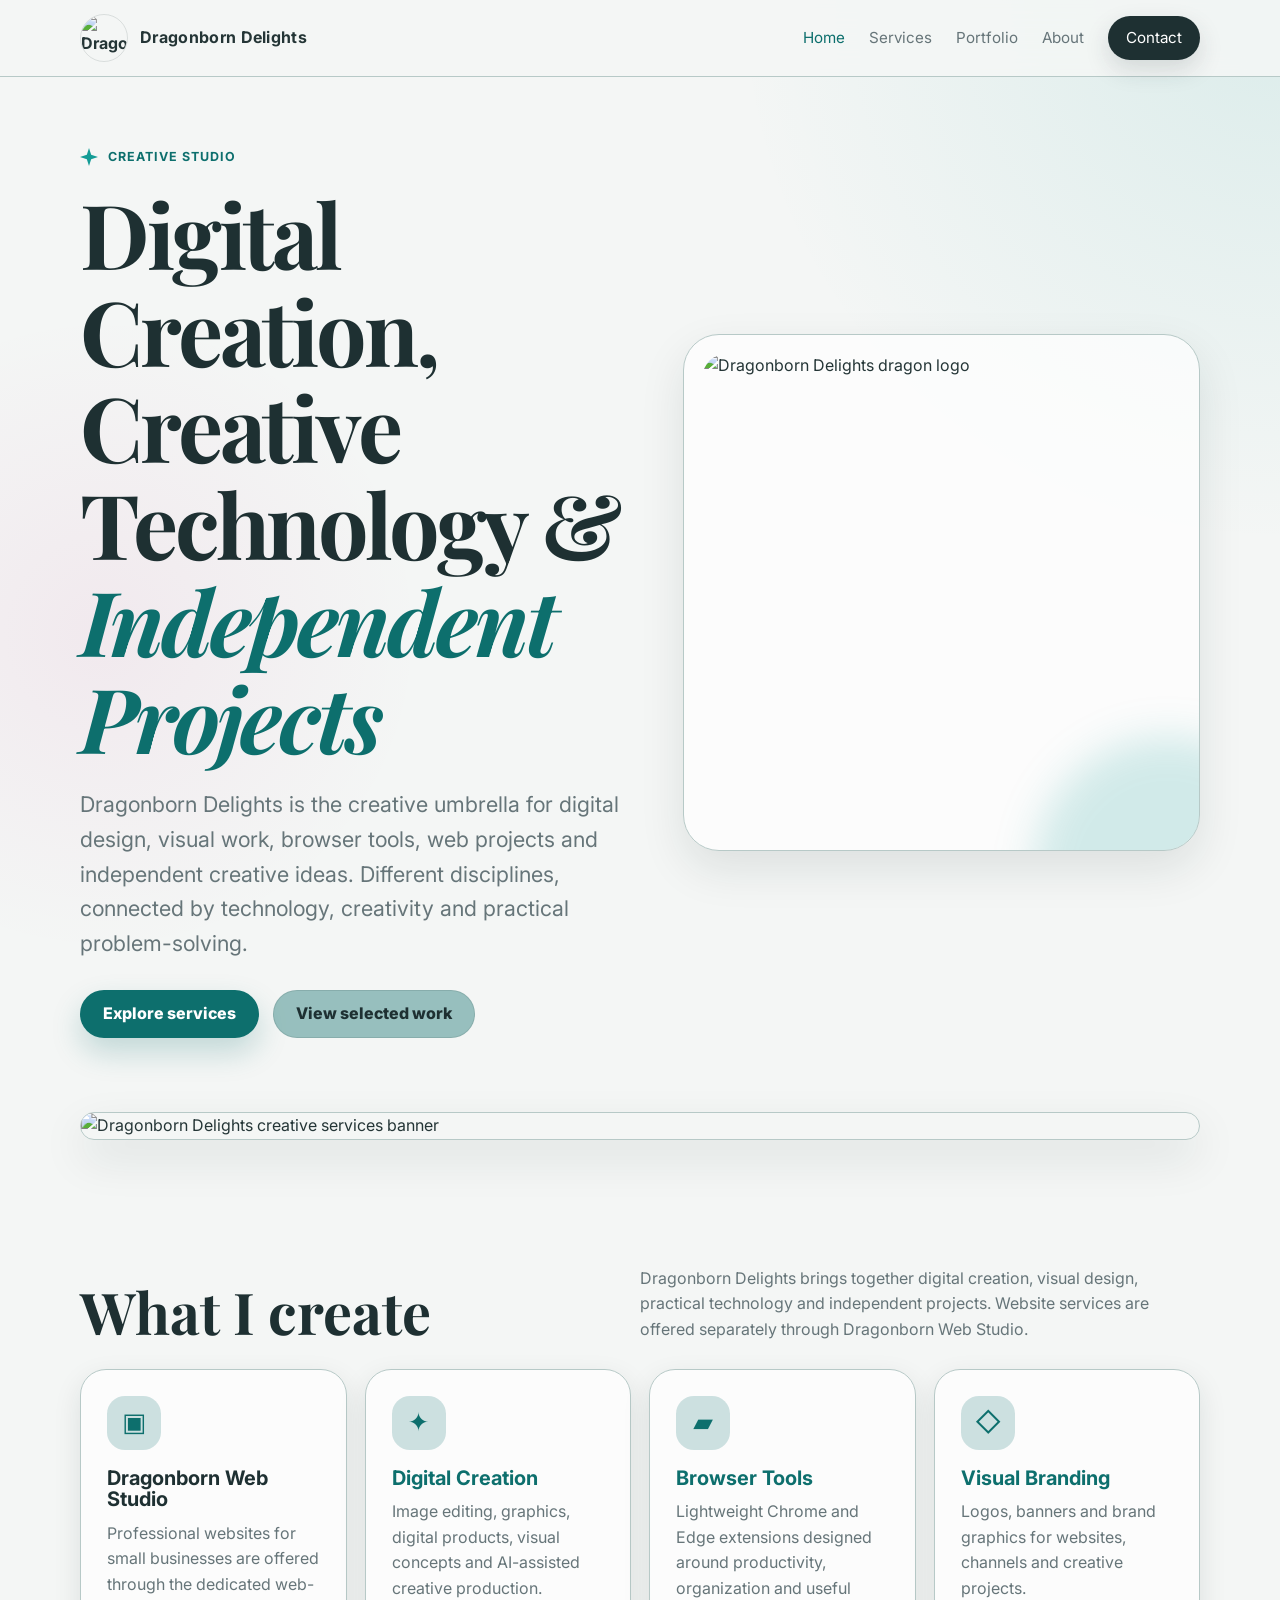
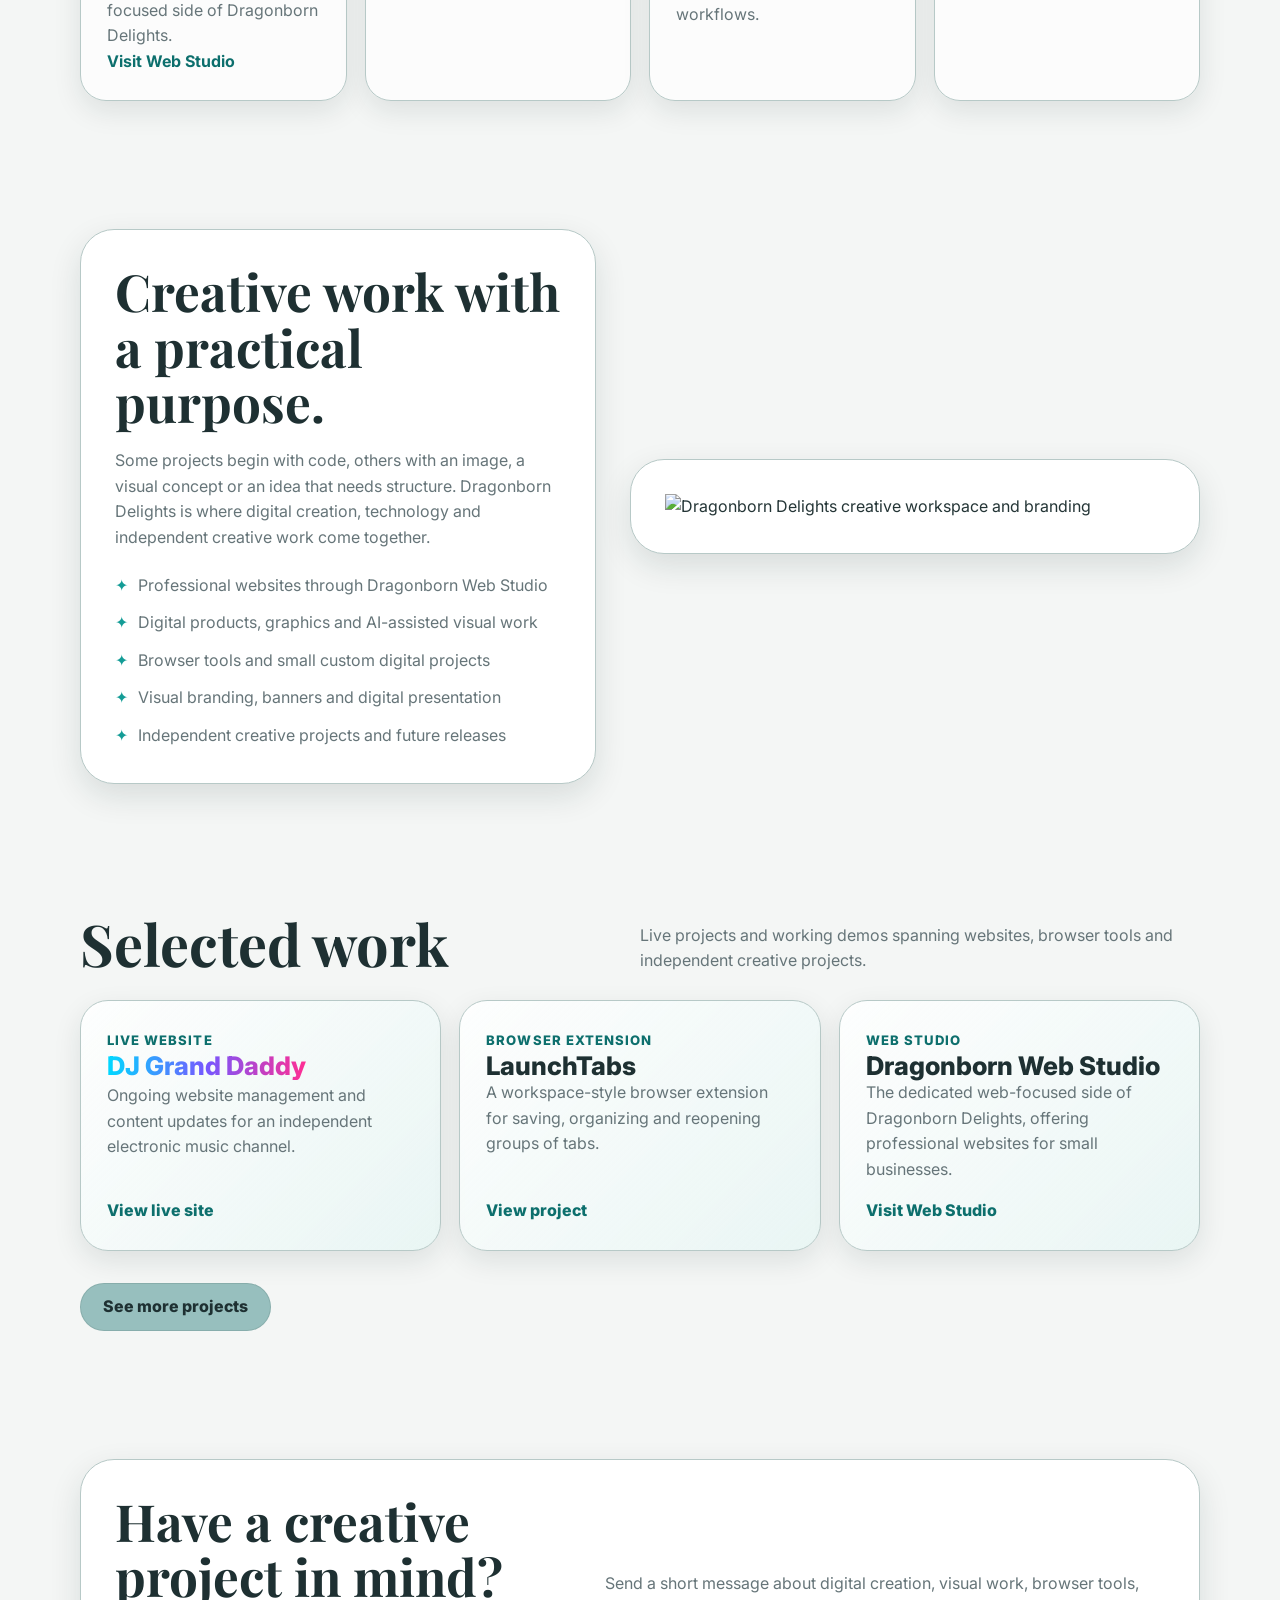
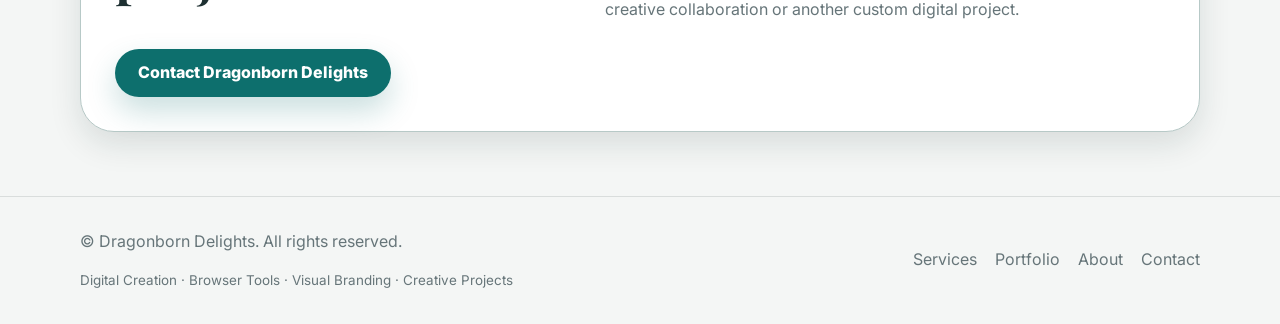
==== index.html @ 0e14050a "Tog bort personuppgifter och förbättrade kontaktformulärets design" ====
<!doctype html>
<html lang="en">

<head>
  <meta charset="utf-8" />
  <meta name="viewport" content="width=device-width, initial-scale=1" />

  <title>
    Digital Creation, Creative Technology & Projects | Dragonborn Delights
  </title>

  <meta name="description"
    content="Dragonborn Delights is a creative umbrella for digital design, visual branding, browser tools, web projects and independent creative work." />

  <link rel="canonical" href="https://dragonborndelights.com/" />

  <meta property="og:type" content="website" />

  <meta property="og:title" content="Digital Creation, Creative Technology & Projects | Dragonborn Delights" />

  <meta property="og:description"
    content="Digital creation, visual branding, browser tools, web projects and independent creative work under one creative brand." />

  <meta property="og:url" content="https://dragonborndelights.com/" />

  <meta property="og:image" content="https://dragonborndelights.com/assets/dragonborn-delights-cover-banner.jpg" />

  <meta property="og:site_name" content="Dragonborn Delights" />

  <meta name="twitter:card" content="summary_large_image" />

  <meta name="twitter:title" content="Digital Creation, Creative Technology & Projects | Dragonborn Delights" />

  <meta name="twitter:description"
    content="Digital creation, visual branding, browser tools and independent creative projects." />

  <meta name="twitter:image" content="https://dragonborndelights.com/assets/dragonborn-delights-cover-banner.jpg" />

  <link rel="preconnect" href="https://fonts.googleapis.com" />
  <link rel="preconnect" href="https://fonts.gstatic.com" crossorigin />

  <link
    href="https://fonts.googleapis.com/css2?family=Inter:wght@400;600;700;800&family=Playfair+Display:wght@600;700&display=swap"
    rel="stylesheet" />

  <script type="application/ld+json">
      {
        "@context": "https://schema.org",
        "@graph": [
          {
            "@type": "Organization",
            "@id": "https://dragonborndelights.com/#organization",
            "name": "Dragonborn Delights",
            "url": "https://dragonborndelights.com/",
            "logo": {
              "@type": "ImageObject",
              "url": "https://dragonborndelights.com/assets/dragonborn-delights-logo.jpg"
            },
            "description": "Dragonborn Delights is a creative umbrella for digital design, visual branding, browser tools, web projects and independent creative work."
          },
          {
            "@type": "WebSite",
            "@id": "https://dragonborndelights.com/#website",
            "url": "https://dragonborndelights.com/",
            "name": "Dragonborn Delights",
            "publisher": {
              "@id": "https://dragonborndelights.com/#organization"
            }
          },
          {
            "@type": "OfferCatalog",
            "name": "Digital Creative Services",
            "itemListElement": [
              {
                "@type": "Offer",
                "itemOffered": {
                  "@type": "Service",
                  "name": "Digital & AI Design",
                  "description": "Image editing, digital graphics, visual assets and AI-assisted creative production."
                }
              },
              {
                "@type": "Offer",
                "itemOffered": {
                  "@type": "Service",
                  "name": "Visual Branding",
                  "description": "Logos, banners, brand colors and visual assets for websites, channels and social media."
                }
              },
              {
                "@type": "Offer",
                "itemOffered": {
                  "@type": "Service",
                  "name": "Browser Extensions",
                  "description": "Lightweight Chrome and Edge extensions for productivity and browser workflows."
                }
              }
            ]
          }
        ]
      }
    </script>

  <link rel="stylesheet" href="style.css?v=2" />
</head>

<body>
  <a class="skip-link" href="#main">Skip to content</a>

  <header class="site-header">
    <div class="container nav">
      <a class="logo-link" href="index.html" aria-label="Dragonborn Delights home">
        <img src="assets/dragonborn-delights-logo.jpg" alt="Dragonborn Delights dragon logo" />
        <span>Dragonborn Delights</span>
      </a>

      <button class="mobile-toggle" type="button" aria-expanded="false" aria-controls="nav-links">
        Menu
      </button>

      <nav id="nav-links" class="nav-links" aria-label="Main navigation">
        <a class="active" href="index.html">Home</a>
        <a href="services.html">Services</a>
        <a href="portfolio.html">Portfolio</a>
        <a href="about.html">About</a>
        <a class="nav-cta" href="contact.html">Contact</a>
      </nav>
    </div>
  </header>

  <main id="main">
    <section class="hero">
      <div class="container hero-grid">
        <div>
          <span class="kicker">
            <span class="sparkle"></span>Creative studio
          </span>

          <h1>
            Digital Creation, Creative Technology &
            <span>Independent Projects</span>
          </h1>

          <p class="lead">
            Dragonborn Delights is the creative umbrella for digital design,
            visual work, browser tools, web projects and independent creative
            ideas. Different disciplines, connected by technology, creativity
            and practical problem-solving.
          </p>

          <div class="hero-actions">
            <a class="btn btn-primary" href="services.html">
              Explore services
            </a>

            <a class="btn btn-secondary" href="portfolio.html">
              View selected work
            </a>
          </div>
        </div>

        <div class="hero-card" aria-label="Dragonborn Delights logo preview">
          <img src="assets/dragonborn-delights-logo.jpg" alt="Dragonborn Delights dragon logo" />
        </div>
      </div>
    </section>

    <section class="banner-strip" aria-label="Dragonborn Delights brand banner">
      <div class="container">
        <img src="assets/dragonborn-delights-cover-banner.jpg" alt="Dragonborn Delights creative services banner" />
      </div>
    </section>

    <section class="section" id="services">
      <div class="container">
        <div class="section-header">
          <h2>What I create</h2>

          <p>
            Dragonborn Delights brings together digital creation, visual
            design, practical technology and independent projects. Website
            services are offered separately through Dragonborn Web Studio.
          </p>
        </div>

        <div class="cards">
          <article class="card">
            <div class="icon" aria-hidden="true">▣</div>

            <h3>Dragonborn Web Studio</h3>

            <p>
              Professional websites for small businesses are offered through
              the dedicated web-focused side of Dragonborn Delights.
            </p>

            <a href="https://webstudio.dragonborndelights.com/" target="_blank" rel="noopener">
              Visit Web Studio
            </a>
          </article>

          <article class="card">
            <div class="icon" aria-hidden="true">✦</div>

            <h3>
              <a href="services.html#digital-ai-design">Digital Creation</a>
            </h3>

            <p>
              Image editing, graphics, digital products, visual concepts and
              AI-assisted creative production.
            </p>
          </article>

          <article class="card">
            <div class="icon" aria-hidden="true">▰</div>

            <h3>
              <a href="services.html#browser-extensions">Browser Tools</a>
            </h3>

            <p>
              Lightweight Chrome and Edge extensions designed around
              productivity, organization and useful workflows.
            </p>
          </article>

          <article class="card">
            <div class="icon" aria-hidden="true">◇</div>

            <h3>
              <a href="services.html#visual-branding">Visual Branding</a>
            </h3>

            <p>
              Logos, banners and brand graphics for websites, channels
              and creative projects.
            </p>
          </article>
        </div>
      </div>
    </section>

    <section class="section">
      <div class="container split">
        <div class="panel">
          <h2>Creative work with a practical purpose.</h2>

          <p>
            Some projects begin with code, others with an image, a visual
            concept or an idea that needs structure. Dragonborn Delights is
            where digital creation, technology and independent creative work
            come together.
          </p>

          <ul class="check-list">
            <li>Professional websites through Dragonborn Web Studio</li>
            <li>Digital products, graphics and AI-assisted visual work</li>
            <li>Browser tools and small custom digital projects</li>
            <li>Visual branding, banners and digital presentation</li>
            <li>Independent creative projects and future releases</li>
          </ul>
        </div>

        <div class="panel">
          <img src="assets/dragonborn-delights-brand-banner.jpg"
            alt="Dragonborn Delights creative workspace and branding" loading="lazy" />
        </div>
      </div>
    </section>

    <section class="section">
      <div class="container">
        <div class="section-header">
          <h2>Selected work</h2>

          <p>
            Live projects and working demos spanning websites, browser tools
            and independent creative projects.
          </p>
        </div>

        <div class="portfolio-grid">
          <article class="project-card">
            <div>
              <span class="tag">Live website</span>

              <h3 class="grand-daddy-title">DJ Grand Daddy</h3>

              <p>
                Ongoing website management and content updates for an
                independent electronic music channel.
              </p>
            </div>

            <a href="https://djgranddaddy.com/" target="_blank" rel="noopener">
              View live site
            </a>
          </article>

          <article class="project-card">
            <div>
              <span class="tag">Browser extension</span>

              <h3>LaunchTabs</h3>

              <p>
                A workspace-style browser extension for saving, organizing and
                reopening groups of tabs.
              </p>
            </div>

            <a href="https://melodic-malabi-07e8c5.netlify.app/" target="_blank" rel="noopener">
              View project
            </a>
          </article>

          <article class="project-card">
            <div>
              <span class="tag">Web studio</span>

              <h3>Dragonborn Web Studio</h3>

              <p>
                The dedicated web-focused side of Dragonborn Delights,
                offering professional websites for small businesses.
              </p>
            </div>

            <a href="https://webstudio.dragonborndelights.com/" target="_blank" rel="noopener">
              Visit Web Studio
            </a>
          </article>
        </div>

        <div class="section-actions">
          <a class="btn btn-secondary" href="portfolio.html">
            See more projects
          </a>
        </div>
      </div>
    </section>

    <section class="section">
      <div class="container panel">
        <div class="section-header">
          <h2>Have a creative project in mind?</h2>

          <p>
            Send a short message about digital creation, visual work, browser
            tools, creative collaboration or another custom digital project.
          </p>
        </div>

        <a class="btn btn-primary" href="contact.html">
          Contact Dragonborn Delights
        </a>
      </div>
    </section>
  </main>

  <footer class="footer">
    <div class="container footer-inner">
      <div>
        <p>
          © <span data-year></span> Dragonborn Delights. All rights reserved.
        </p>

        <p class="footer-note">
          Digital Creation · Browser Tools · Visual Branding · Creative
          Projects
        </p>
      </div>

      <div class="footer-links">
        <a href="services.html">Services</a>
        <a href="portfolio.html">Portfolio</a>
        <a href="about.html">About</a>
        <a href="contact.html">Contact</a>
      </div>
    </div>
  </footer>

  <script src="script.js"></script>
</body>

</html>
---- style.css ----
:root {
  --bg: #f4f6f5;
  --paper: #ffffff;
  --ink: #243536;
  --muted: #667579;
  --teal: #139c96;
  --teal-dark: #0d6f6d;
  --teal-soft: #dff5f3;
  --charcoal: #1e3032;
  --magenta: #c2187a;
  --line: rgba(36, 53, 54, 0.13);
  --shadow: 0 18px 45px rgba(20, 42, 43, 0.1);
  --radius: 26px;
}

* {
  box-sizing: border-box;
}

html {
  scroll-behavior: smooth;
}

body {
  margin: 0;
  font-family:
    Inter,
    system-ui,
    -apple-system,
    BlinkMacSystemFont,
    "Segoe UI",
    sans-serif;
  color: var(--ink);
  background:
    radial-gradient(
      circle at top right,
      rgba(19, 156, 150, 0.11),
      transparent 34rem
    ),
    radial-gradient(
      circle at 8% 18%,
      rgba(194, 24, 122, 0.06),
      transparent 20rem
    ),
    var(--bg);
  line-height: 1.6;
}

img {
  max-width: 100%;
  display: block;
}

a {
  color: inherit;
  text-decoration: none;
}

p {
  margin: 0 0 1rem;
  color: var(--muted);
}

h1,
h2,
h3 {
  margin: 0;
  line-height: 1.08;
  color: var(--charcoal);
}

h1,
h2,
.brand-name {
  font-family: "Playfair Display", Georgia, serif;
}

.container {
  width: min(1120px, calc(100% - 32px));
  margin: 0 auto;
}

.skip-link {
  position: absolute;
  left: -999px;
  top: 16px;
  background: var(--charcoal);
  color: white;
  padding: 10px 14px;
  border-radius: 10px;
  z-index: 99;
}

.skip-link:focus {
  left: 16px;
}

.site-header {
  position: sticky;
  top: 0;
  z-index: 10;
  backdrop-filter: blur(16px);
  background: rgba(244, 246, 245, 0.88);
  border-bottom: 1px solid var(--line);
}

.nav {
  min-height: 76px;
  display: flex;
  align-items: center;
  justify-content: space-between;
  gap: 24px;
}

.logo-link {
  display: flex;
  align-items: center;
  gap: 12px;
  font-weight: 700;
}

.logo-link img {
  width: 48px;
  height: 48px;
  border-radius: 50%;
  object-fit: cover;
  border: 1px solid var(--line);
}

.logo-link span {
  letter-spacing: 0.02em;
}

.nav-links {
  display: flex;
  align-items: center;
  gap: 24px;
  font-size: 0.95rem;
}

.nav-links a {
  color: var(--muted);
}

.nav-links a:hover,
.nav-links a.active {
  color: var(--teal-dark);
}

.nav-cta {
  padding: 10px 18px;
  border-radius: 999px;
  background: var(--charcoal);
  color: #fff !important;
  box-shadow: 0 10px 24px rgba(31, 49, 51, 0.15);
}

.mobile-toggle {
  display: none;
}

.hero {
  padding: 70px 0 46px;
}

.hero-grid {
  display: grid;
  grid-template-columns: 1fr 0.92fr;
  align-items: center;
  gap: 42px;
}

.kicker {
  display: inline-flex;
  align-items: center;
  gap: 10px;
  color: var(--teal-dark);
  font-weight: 700;
  letter-spacing: 0.08em;
  text-transform: uppercase;
  font-size: 0.78rem;
  margin-bottom: 18px;
}

.sparkle {
  width: 18px;
  height: 18px;
  display: inline-block;
  background: var(--teal);
  clip-path: polygon(
    50% 0,
    62% 38%,
    100% 50%,
    62% 62%,
    50% 100%,
    38% 62%,
    0 50%,
    38% 38%
  );
}

.sparkle.magenta {
  background: var(--magenta);
  width: 13px;
  height: 13px;
}

.hero h1 {
  font-size: clamp(3rem, 7vw, 6.5rem);
  max-width: 780px;
  letter-spacing: -0.035em;
}

.hero h1 span {
  color: var(--teal-dark);
  font-style: italic;
}

.lead {
  font-size: clamp(1.05rem, 2vw, 1.35rem);
  max-width: 680px;
  margin: 22px 0 0;
}

.hero-actions {
  display: flex;
  flex-wrap: wrap;
  gap: 14px;
  margin-top: 30px;
}

.btn {
  display: inline-flex;
  align-items: center;
  justify-content: center;
  min-height: 48px;
  padding: 0 22px;
  border-radius: 999px;
  font-weight: 800;
  border: 1px solid transparent;
  transition:
    transform 0.18s ease,
    box-shadow 0.18s ease,
    border-color 0.18s ease;
}

.btn:hover {
  transform: translateY(-2px);
}

.btn-primary {
  background: var(--teal-dark);
  color: white;
  box-shadow: 0 14px 30px rgba(13, 111, 109, 0.22);
}

.btn-secondary {
  background: rgba(13, 111, 109, 0.4);
  border-color: var(--line);
  color: var(--charcoal);
}

.hero-card {
  background: rgba(255, 255, 255, 0.72);
  border: 1px solid var(--line);
  border-radius: 36px;
  padding: 18px;
  box-shadow: var(--shadow);
  position: relative;
  overflow: hidden;
}

.hero-card::after {
  content: "";
  position: absolute;
  inset: auto -20% -30% auto;
  width: 52%;
  height: 52%;
  border-radius: 999px;
  background: rgba(19, 156, 150, 0.18);
  filter: blur(20px);
}

.hero-card img {
  border-radius: 26px;
  aspect-ratio: 1 / 1;
  object-fit: cover;
  position: relative;
  z-index: 1;
}

.page-hero {
  padding: 70px 0 34px;
}

.page-hero h1 {
  font-size: clamp(2.6rem, 6vw, 5.6rem);
}

.page-hero p {
  max-width: 760px;
  font-size: 1.18rem;
  margin-top: 20px;
}

.section {
  padding: 64px 0;
}

.section-header {
  display: flex;
  align-items: end;
  justify-content: space-between;
  gap: 24px;
  margin-bottom: 26px;
}

.section-header h2 {
  font-size: clamp(2rem, 4.5vw, 3.8rem);
}

.section-header p {
  max-width: 560px;
  margin: 0;
}

.cards {
  display: grid;
  grid-template-columns: repeat(4, 1fr);
  gap: 18px;
}

.card {
  background: rgba(255, 255, 255, 0.74);
  border: 1px solid var(--line);
  border-radius: var(--radius);
  padding: 26px;
  box-shadow: 0 12px 30px rgba(20, 42, 43, 0.06);
}

.card h3 a {
  color: inherit;
  text-decoration: none;
}

.card h3 a:hover {
  text-decoration: underline;
}

.icon {
  width: 54px;
  height: 54px;
  display: grid;
  place-items: center;
  border-radius: 18px;
  background: rgba(13, 111, 109, 0.2);
  color: var(--teal-dark);
  font-size: 1.6rem;
  margin-bottom: 18px;
}

.card h3 {
  font-size: 1.25rem;
  margin-bottom: 10px;
}

.card p {
  margin-bottom: 0;
}

.banner-strip {
  padding: 28px 0 62px;
}

.banner-strip img {
  width: 100%;
  border-radius: 34px;
  border: 1px solid var(--line);
  box-shadow: var(--shadow);
}

.split {
  display: grid;
  grid-template-columns: 0.95fr 1.05fr;
  gap: 34px;
  align-items: center;
}

/* Tydligare paneler i ljust läge */
.panel {
  background: #ffffff;
  border: 1px solid rgba(36, 53, 54, 0.18);
  border-radius: 34px;
  padding: 34px;
  box-shadow: var(--shadow);
}

.panel h2 {
  font-size: clamp(2rem, 4vw, 3.5rem);
  margin-bottom: 18px;
}

.check-list {
  list-style: none;
  padding: 0;
  margin: 22px 0 0;
  display: grid;
  gap: 12px;
}

.check-list li {
  display: flex;
  gap: 10px;
  color: var(--muted);
}

.check-list li::before {
  content: "✦";
  color: var(--teal);
}

.portfolio-grid {
  display: grid;
  grid-template-columns: repeat(3, 1fr);
  gap: 18px;
}

.section-actions {
  margin-top: 32px;
}

.project-card {
  min-height: 250px;
  background: linear-gradient(
    135deg,
    rgba(255, 255, 255, 0.88),
    rgba(223, 245, 243, 0.52)
  );
  border: 1px solid var(--line);
  border-radius: 28px;
  padding: 26px;
  display: flex;
  flex-direction: column;
  justify-content: space-between;
  box-shadow: 0 12px 30px rgba(20, 42, 43, 0.06);
}

.project-card .tag {
  color: var(--teal-dark);
  font-weight: 800;
  font-size: 0.82rem;
  text-transform: uppercase;
  letter-spacing: 0.08em;
}

.project-card h3 {
  font-size: 1.6rem;
  font-weight: 800;
}

/* DJ Grand Daddy gradient title */
.grand-daddy-title {
  display: inline-block;
  width: fit-content;
  background: linear-gradient(90deg, #00d9ff, #7657ff, #ff2e93);
  background-clip: text;
  -webkit-background-clip: text;
  color: transparent !important;
  -webkit-text-fill-color: transparent !important;
}

/* Kontaktformulärets layout */
.form {
  display: grid;
  gap: 14px;
}

.form-row {
  display: grid;
  grid-template-columns: 1fr 1fr;
  gap: 14px;
}

label {
  font-weight: 800;
  color: var(--charcoal);
}

/* Tydligare formulärfält i ljust läge */
input,
select,
textarea {
  width: 100%;
  margin-top: 8px;
  border: 1px solid rgba(36, 53, 54, 0.2);
  border-radius: 16px;
  padding: 14px 15px;
  font: inherit;
  color: var(--ink);
  background: #f7faf9;
}

textarea {
  min-height: 170px;
  resize: vertical;
}

/* Kraftigare skugga runt kontaktformuläret */
#contact-form {
  box-shadow: 0 16px 45px rgba(20, 42, 43, 0.12);
}

.footer {
  border-top: 1px solid var(--line);
  padding: 32px 0;
  color: var(--muted);
}

.footer-inner {
  display: flex;
  justify-content: space-between;
  align-items: center;
  gap: 20px;
}

.footer-links {
  display: flex;
  gap: 18px;
}

.footer-links a {
  color: var(--muted);
}

.footer-links a:hover {
  color: var(--teal-dark);
}

/* 2026 refresh: portfolio additions */

.project-card > a {
  color: var(--teal-dark);
  font-weight: 800;
}

.project-card > a:hover {
  text-decoration: underline;
}

.footer-note {
  font-size: 0.84rem;
  margin: 4px 0 0;
}

.contact-direct {
  margin-top: 28px;
  margin-bottom: 4px;
  font-weight: 800;
  color: var(--charcoal);
}

.about-cards .card {
  min-height: 180px;
}

.panel a:not(.btn),
.card a:not(.btn) {
  color: var(--teal-dark);
  font-weight: 700;
}

.panel a:not(.btn):hover,
.card a:not(.btn):hover {
  text-decoration: underline;
}

/* Responsiv layout för surfplatta och mindre skärmar */
@media (max-width: 900px) {
  .mobile-toggle {
    display: inline-flex;
    border: 1px solid var(--line);
    background: rgba(255, 255, 255, 0.78);
    border-radius: 12px;
    padding: 9px 12px;
    font-weight: 900;
    color: var(--charcoal);
  }

  .nav-links {
    display: none;
    position: absolute;
    left: 16px;
    right: 16px;
    top: 76px;
    padding: 18px;
    border: 1px solid var(--line);
    border-radius: 24px;
    background: rgba(255, 255, 255, 0.96);
    box-shadow: var(--shadow);
    flex-direction: column;
    align-items: stretch;
  }

  .nav-links.open {
    display: flex;
  }

  .nav-cta {
    text-align: center;
  }

  .hero-grid,
  .split,
  .contact-layout {
    grid-template-columns: 1fr;
  }

  .cards {
    grid-template-columns: repeat(2, 1fr);
  }

  .portfolio-grid {
    grid-template-columns: 1fr;
  }
}

/* Responsiv layout för mobil */
@media (max-width: 560px) {
  .hero {
    padding-top: 42px;
  }

  .cards {
    grid-template-columns: 1fr;
  }

  .form-row {
    grid-template-columns: 1fr;
  }

  .section-header {
    display: block;
  }

  .section-header p {
    margin-top: 12px;
  }

  .footer-inner {
    flex-direction: column;
    align-items: flex-start;
  }

  .hero h1 {
    font-size: 1.8rem;
  }

  .page-hero h1 {
    font-size: 1.6rem;
  }

  .card h3 {
    font-size: 1rem;
  }

  .project-card h3 {
    font-size: 1.2rem;
  }

  .btn {
    min-height: 40px;
    padding: 0 16px;
    font-size: 0.8rem;
  }
}

/* Anpassning för användare som föredrar mindre rörelse */
@media (prefers-reduced-motion: reduce) {
  html {
    scroll-behavior: auto;
  }

  *,
  *::before,
  *::after {
    animation-duration: 0.01ms !important;
    animation-iteration-count: 1 !important;
    transition-duration: 0.01ms !important;
  }
}

/* Mindre och centrerad skicka-knapp */
#contact-form button[type="submit"] {
  width: auto;
  padding: 12px 32px;
  justify-self: center;
}

/* Tydligare kantlinjer på paneler */
.panel {
  border: 1px solid #b7c9c7;
  box-shadow: 0 12px 32px rgba(20, 42, 43, 0.12);
}

/* Tydligare formulärfält */
input,
select,
textarea {
  border: 1.5px solid #9aafad;
  background: #f7faf9;
}

/* Turkos markering när ett formulärfält används */
input:focus,
select:focus,
textarea:focus {
  outline: 2px solid #0d6f6d;
  outline-offset: 2px;
  border-color: #0d6f6d;
}

/* Tydligare kort på övriga sidor */
.card,
.project-card {
  border: 1px solid #b7c9c7;
  box-shadow: 0 10px 28px rgba(20, 42, 43, 0.1);
}

/* Tydligare avgränsning under navigeringen */
.site-header {
  border-bottom: 1px solid #b7c9c7;
}

/* Tydligare ram runt stora bilder */
.banner-strip img,
.hero-card {
  border: 1px solid #b7c9c7;
}
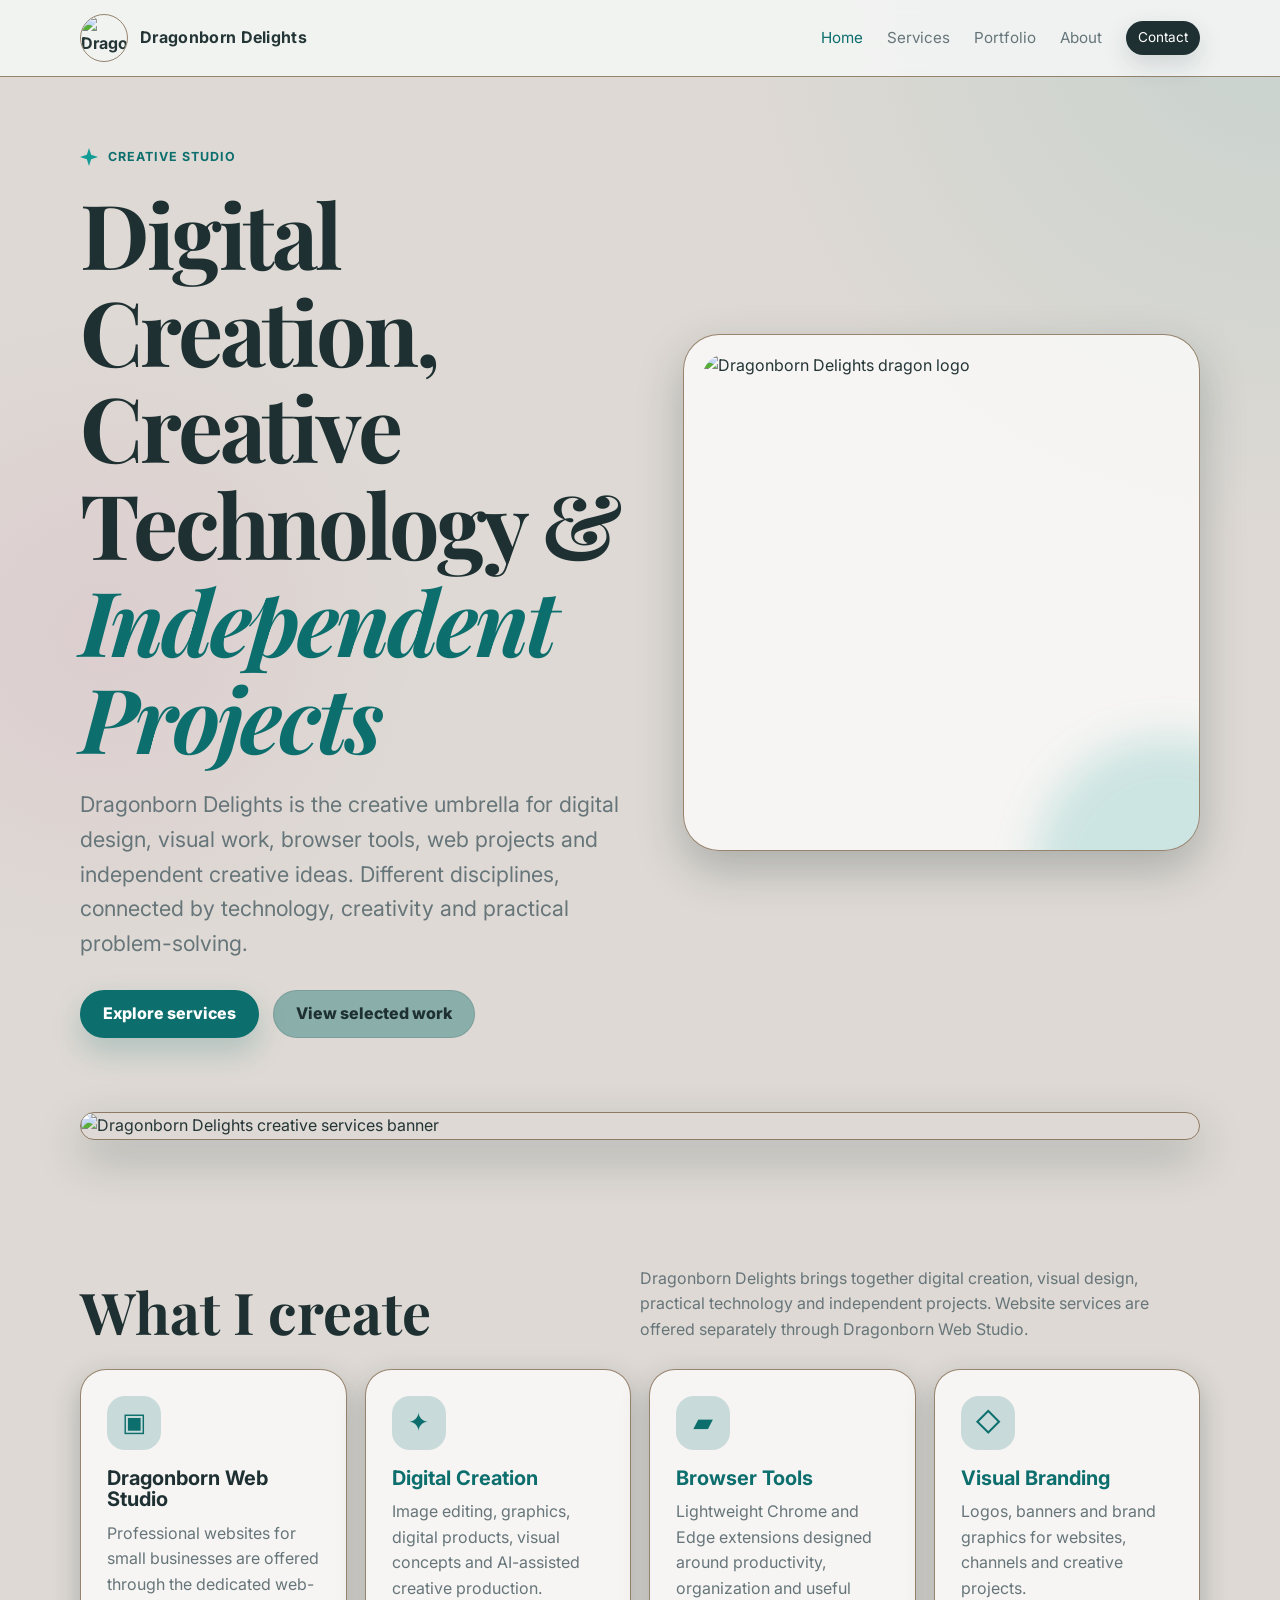
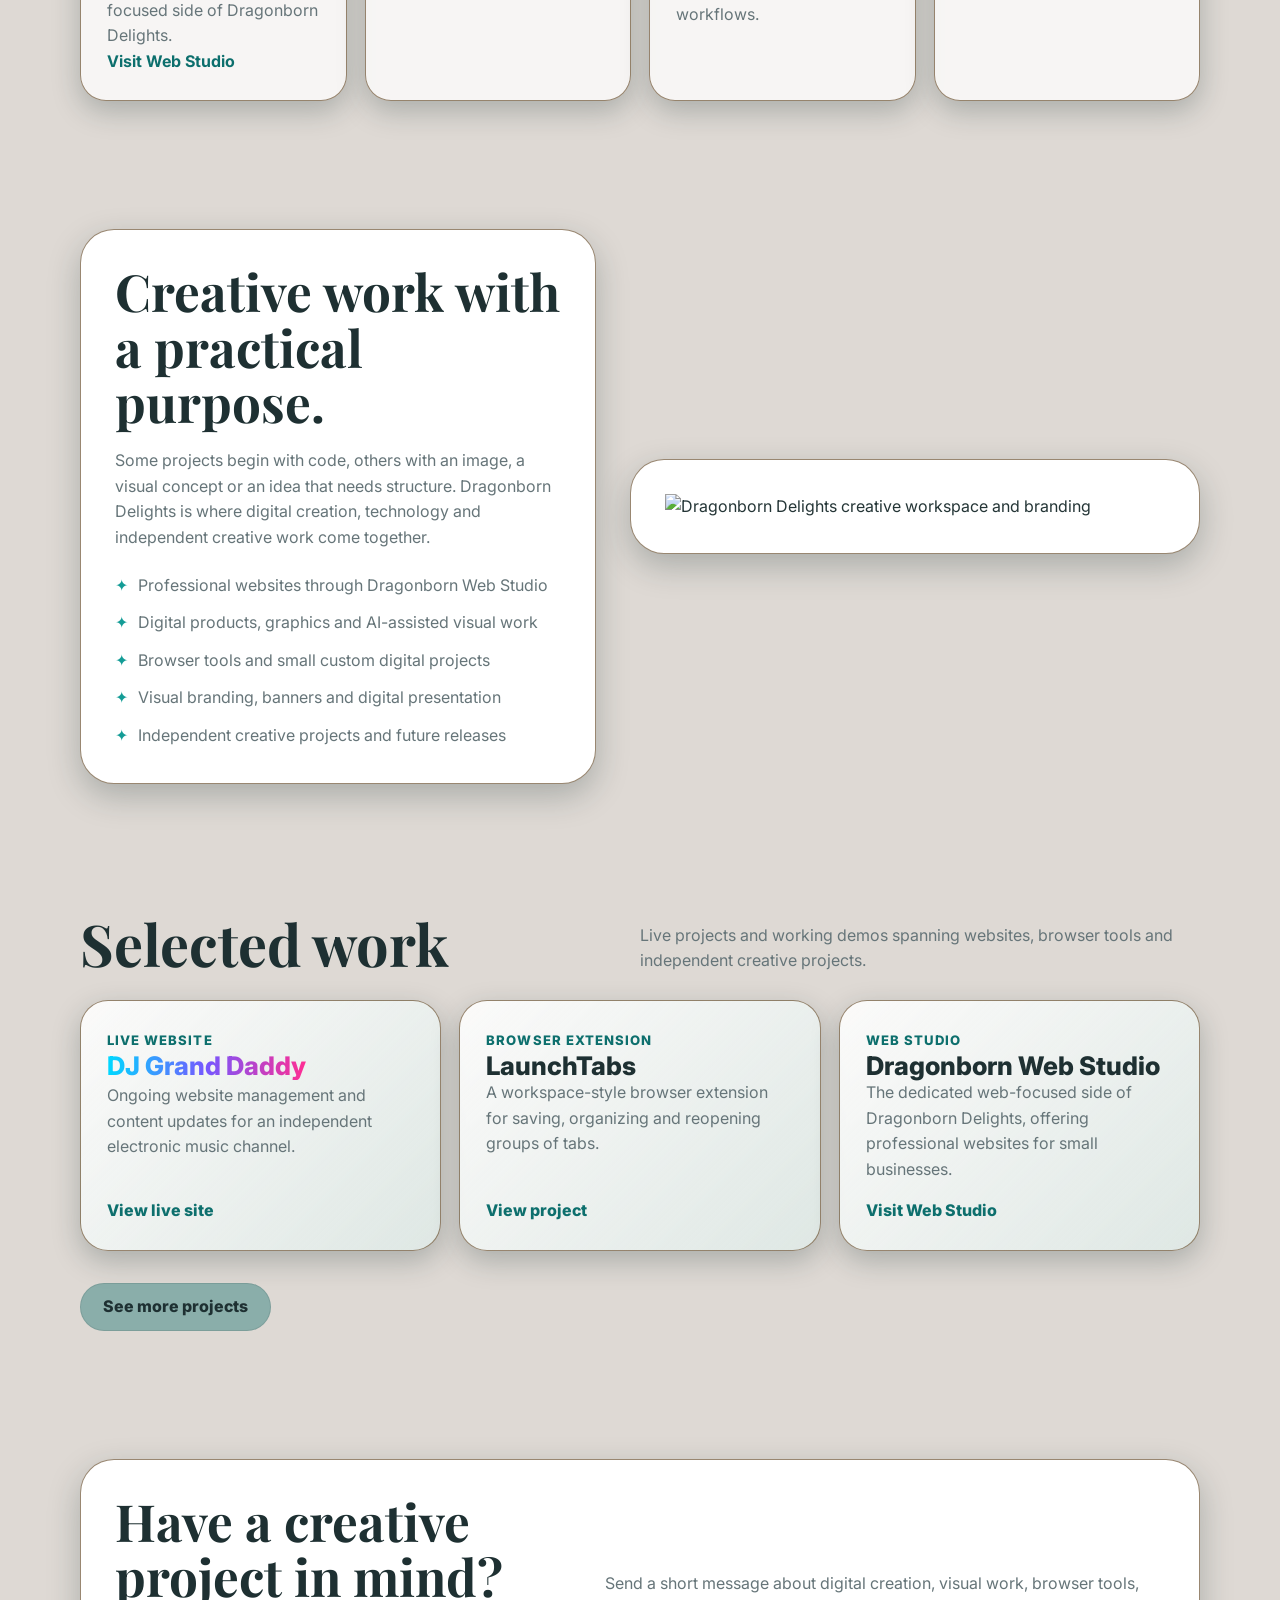
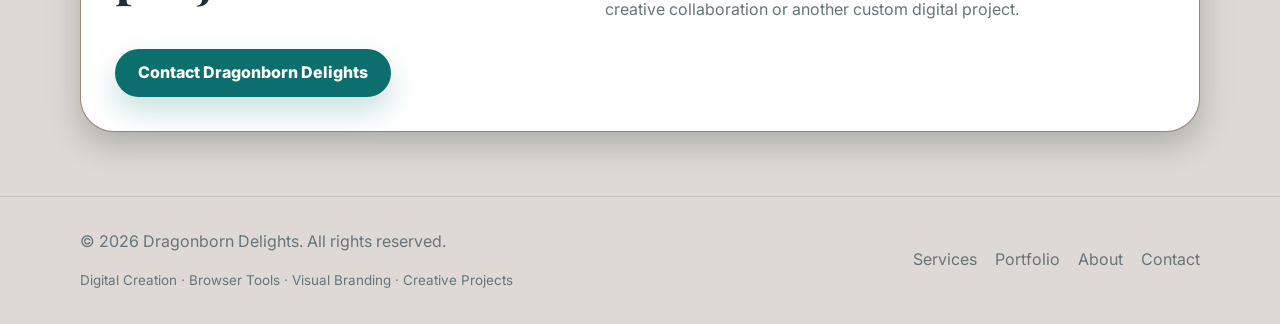
==== commit 6c004561: "added favicon" ====
--- a/index.html
+++ b/index.html
@@ -8,6 +8,7 @@
   <title>
     Digital Creation, Creative Technology & Projects | Dragonborn Delights
   </title>
+  <link rel="icon" type="image/x-icon" href="assets/favicon.ico?v=1" />
 
   <meta name="description"
     content="Dragonborn Delights is a creative umbrella for digital design, visual branding, browser tools, web projects and independent creative work." />
--- a/style.css
+++ b/style.css
@@ -1,5 +1,5 @@
 :root {
-  --bg: #f4f6f5;
+  --bg: #ded9d4;
   --paper: #ffffff;
   --ink: #243536;
   --muted: #667579;
@@ -9,7 +9,9 @@
   --charcoal: #1e3032;
   --magenta: #c2187a;
   --line: rgba(36, 53, 54, 0.13);
-  --shadow: 0 18px 45px rgba(20, 42, 43, 0.1);
+  --border-color: #654b2aa9; /* Gemensam ramfärg */
+  --border-width: 1px; /* Gemensam ramtjocklek */
+  --shadow: 0 18px 45px rgba(20, 42, 43, 0.25);
   --radius: 26px;
 }
 
@@ -101,7 +103,7 @@
   z-index: 10;
   backdrop-filter: blur(16px);
   background: rgba(244, 246, 245, 0.88);
-  border-bottom: 1px solid var(--line);
+  border-bottom: var(--border-width) solid var(--border-color);
 }
 
 .nav {
@@ -124,7 +126,7 @@
   height: 48px;
   border-radius: 50%;
   object-fit: cover;
-  border: 1px solid var(--line);
+  border: var(--border-width) solid var(--border-color);
 }
 
 .logo-link span {
@@ -148,7 +150,8 @@
 }
 
 .nav-cta {
-  padding: 10px 18px;
+  padding: 6px 12px; /* Mindre knapp */
+  font-size: 0.85rem; /* Något mindre text */
   border-radius: 999px;
   background: var(--charcoal);
   color: #fff !important;
@@ -262,7 +265,7 @@
 
 .hero-card {
   background: rgba(255, 255, 255, 0.72);
-  border: 1px solid var(--line);
+  border: var(--border-width) solid var(--border-color);
   border-radius: 36px;
   padding: 18px;
   box-shadow: var(--shadow);
@@ -332,10 +335,10 @@
 
 .card {
   background: rgba(255, 255, 255, 0.74);
-  border: 1px solid var(--line);
+  border: var(--border-width) solid var(--border-color);
   border-radius: var(--radius);
   padding: 26px;
-  box-shadow: 0 12px 30px rgba(20, 42, 43, 0.06);
+  box-shadow: 0 10px 28px rgba(20, 42, 43, 0.25);
 }
 
 .card h3 a {
@@ -375,7 +378,7 @@
 .banner-strip img {
   width: 100%;
   border-radius: 34px;
-  border: 1px solid var(--line);
+  border: var(--border-width) solid var(--border-color);
   box-shadow: var(--shadow);
 }
 
@@ -389,10 +392,10 @@
 /* Tydligare paneler i ljust läge */
 .panel {
   background: #ffffff;
-  border: 1px solid rgba(36, 53, 54, 0.18);
+  border: var(--border-width) solid var(--border-color);
   border-radius: 34px;
   padding: 34px;
-  box-shadow: var(--shadow);
+  box-shadow: 0 12px 32px rgba(20, 42, 43, 0.25);
 }
 
 .panel h2 {
@@ -436,13 +439,13 @@
     rgba(255, 255, 255, 0.88),
     rgba(223, 245, 243, 0.52)
   );
-  border: 1px solid var(--line);
+  border: var(--border-width) solid var(--border-color);
   border-radius: 28px;
   padding: 26px;
   display: flex;
   flex-direction: column;
   justify-content: space-between;
-  box-shadow: 0 12px 30px rgba(20, 42, 43, 0.06);
+  box-shadow: 0 10px 28px rgba(20, 42, 43, 0.25);
 }
 
 .project-card .tag {
@@ -492,7 +495,7 @@
 textarea {
   width: 100%;
   margin-top: 8px;
-  border: 1px solid rgba(36, 53, 54, 0.2);
+  border: var(--border-width) solid var(--border-color);
   border-radius: 16px;
   padding: 14px 15px;
   font: inherit;
@@ -500,6 +503,15 @@
   background: #f7faf9;
 }
 
+/* Fokusmarkering för formulärfält */
+input:focus,
+select:focus,
+textarea:focus {
+  outline: 2px solid var(--teal-dark);
+  outline-offset: 2px;
+  border-color: var(--teal-dark);
+}
+
 textarea {
   min-height: 170px;
   resize: vertical;
@@ -507,7 +519,7 @@
 
 /* Kraftigare skugga runt kontaktformuläret */
 #contact-form {
-  box-shadow: 0 16px 45px rgba(20, 42, 43, 0.12);
+  box-shadow: 0 16px 45px rgba(20, 42, 43, 0.25);
 }
 
 .footer {
@@ -578,7 +590,7 @@
 @media (max-width: 900px) {
   .mobile-toggle {
     display: inline-flex;
-    border: 1px solid var(--line);
+    border: var(--border-width) solid var(--border-color);
     background: rgba(255, 255, 255, 0.78);
     border-radius: 12px;
     padding: 9px 12px;
@@ -593,7 +605,7 @@
     right: 16px;
     top: 76px;
     padding: 18px;
-    border: 1px solid var(--line);
+    border: var(--border-width) solid var(--border-color);
     border-radius: 24px;
     background: rgba(255, 255, 255, 0.96);
     box-shadow: var(--shadow);
@@ -696,43 +708,93 @@
   justify-self: center;
 }
 
-/* Tydligare kantlinjer på paneler */
-.panel {
-  border: 1px solid #b7c9c7;
-  box-shadow: 0 12px 32px rgba(20, 42, 43, 0.12);
-}
-
-/* Tydligare formulärfält */
-input,
-select,
-textarea {
-  border: 1.5px solid #9aafad;
-  background: #f7faf9;
-}
-
-/* Turkos markering när ett formulärfält används */
-input:focus,
-select:focus,
-textarea:focus {
-  outline: 2px solid #0d6f6d;
+/* Felmeddelanden under formulärfälten */
+.field-error {
+  display: block;
+  color: #b42335;
+  font-size: 0.85rem;
+  font-weight: 600;
+  line-height: 1.4;
+  margin-top: 6px;
+}
+
+.field-error:empty {
+  display: none;
+}
+
+/* Markerar fält med felaktiga uppgifter */
+input.field-invalid,
+textarea.field-invalid,
+select.field-invalid {
+  border: 2px solid #b42335;
+  background: #fffafa;
+}
+
+/* Behåller fokusmarkeringen även vid fel */
+input.field-invalid:focus,
+textarea.field-invalid:focus,
+select.field-invalid:focus {
+  outline: 2px solid #b42335;
   outline-offset: 2px;
-  border-color: #0d6f6d;
-}
-
-/* Tydligare kort på övriga sidor */
-.card,
-.project-card {
-  border: 1px solid #b7c9c7;
-  box-shadow: 0 10px 28px rgba(20, 42, 43, 0.1);
-}
-
-/* Tydligare avgränsning under navigeringen */
-.site-header {
-  border-bottom: 1px solid #b7c9c7;
-}
-
-/* Tydligare ram runt stora bilder */
-.banner-strip img,
-.hero-card {
-  border: 1px solid #b7c9c7;
-}
+}
+
+/* Meddelande om skickningen misslyckas */
+.form-status {
+  margin: 0;
+  font-size: 0.9rem;
+  font-weight: 600;
+}
+
+.form-status:empty {
+  display: none;
+}
+
+.form-status-error {
+  color: #8f1d2c;
+  background: #fff0f1;
+  border: 2px solid #b42335;
+  border-radius: 12px;
+  padding: 12px 16px;
+}
+
+/* Visar att formuläret håller på att skickas */
+#contact-form button[type="submit"]:disabled {
+  opacity: 0.65;
+  cursor: wait;
+}
+
+/* Luft mellan kontaktpanelerna */
+
+/* Kontaktpanelen till vänster och formuläret till höger */
+.contact-layout {
+  display: grid;
+  grid-template-columns: 0.8fr 1.2fr;
+  gap: 30px;
+  align-items: center; /* Centrerar panelerna på höjden */
+}
+
+/* Staplar panelerna på mindre skärmar */
+@media (max-width: 900px) {
+  .contact-layout {
+    grid-template-columns: 1fr;
+  }
+}
+
+/* Kompaktare informationspanel på kontaktsidan */
+.contact-box {
+  padding: 22px 28px; /* Mindre luft inuti panelen */
+}
+
+.contact-box h2 {
+  font-size: 1.7rem; /* Mindre rubrik */
+  margin-bottom: 12px;
+}
+
+.contact-box .check-list {
+  margin-top: 12px;
+  gap: 6px; /* Kortare avstånd mellan punkterna */
+}
+
+.contact-box .contact-direct {
+  margin-top: 18px;
+}
